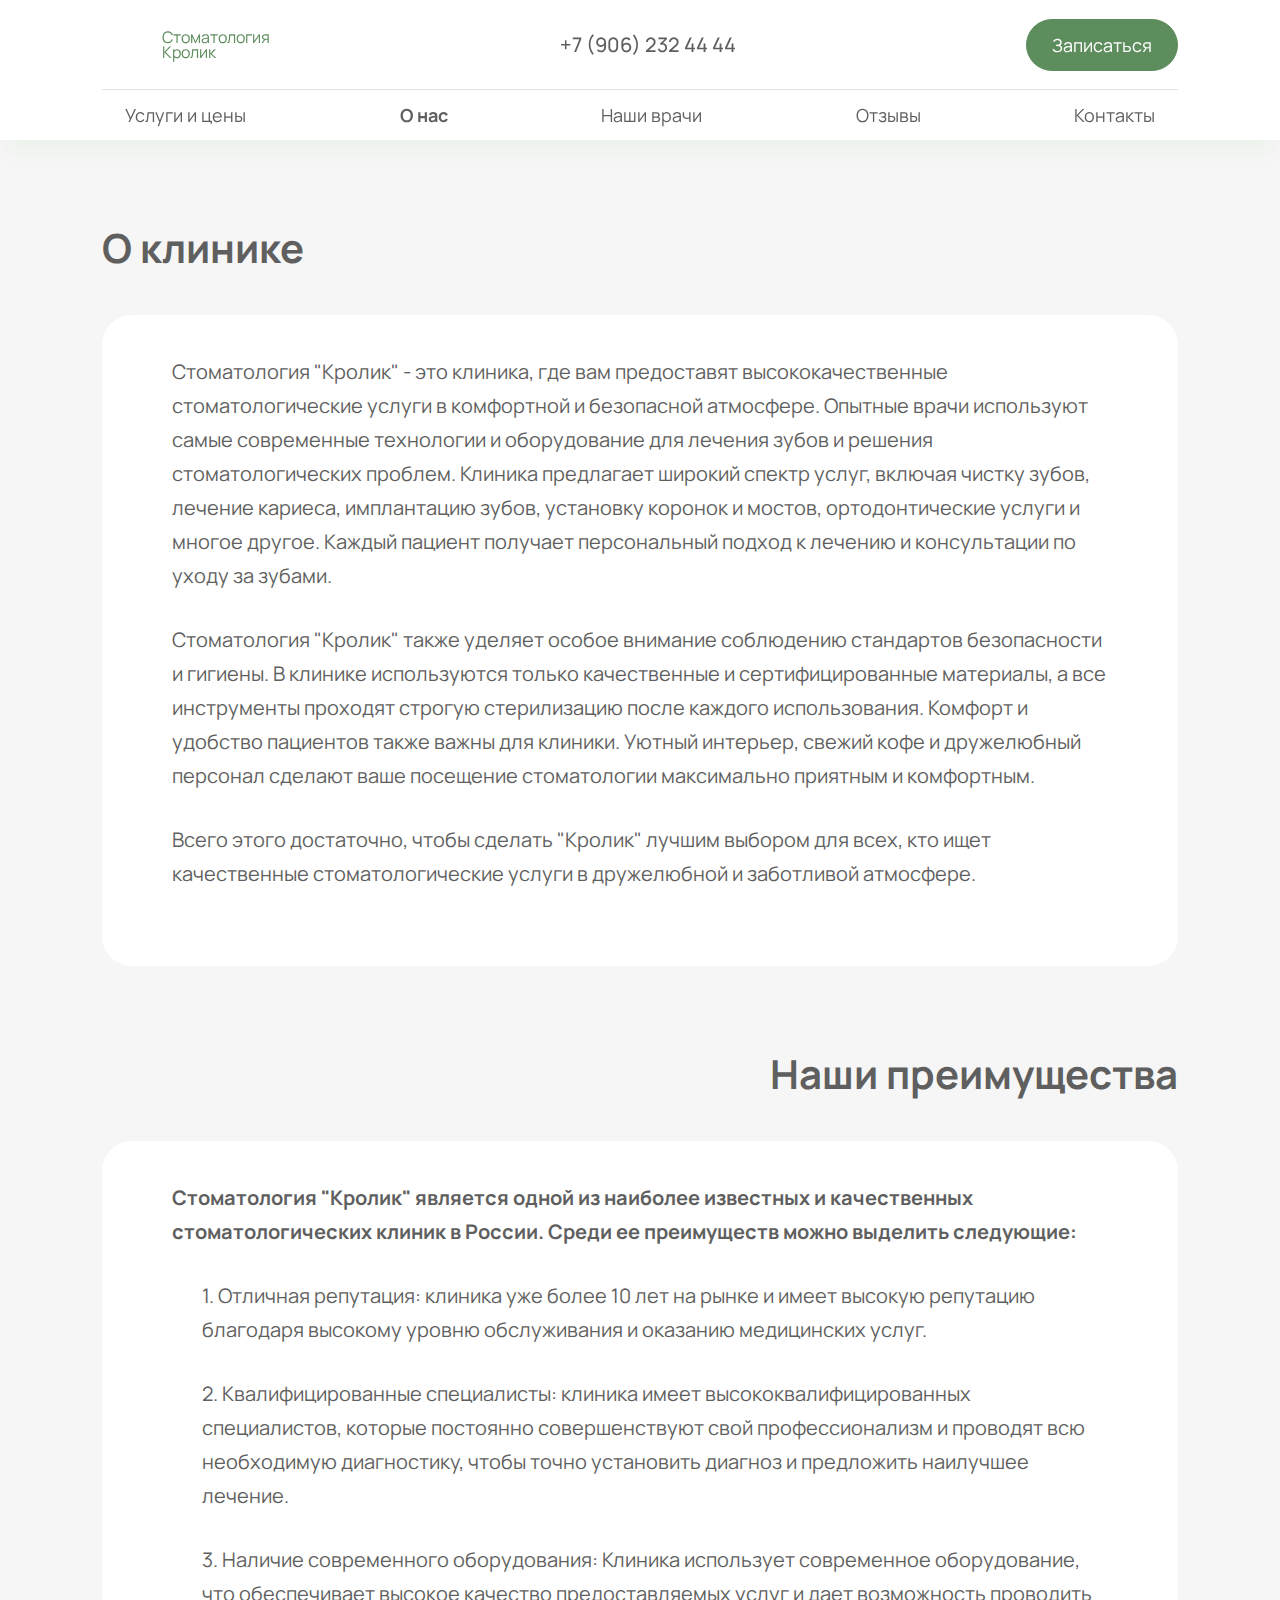
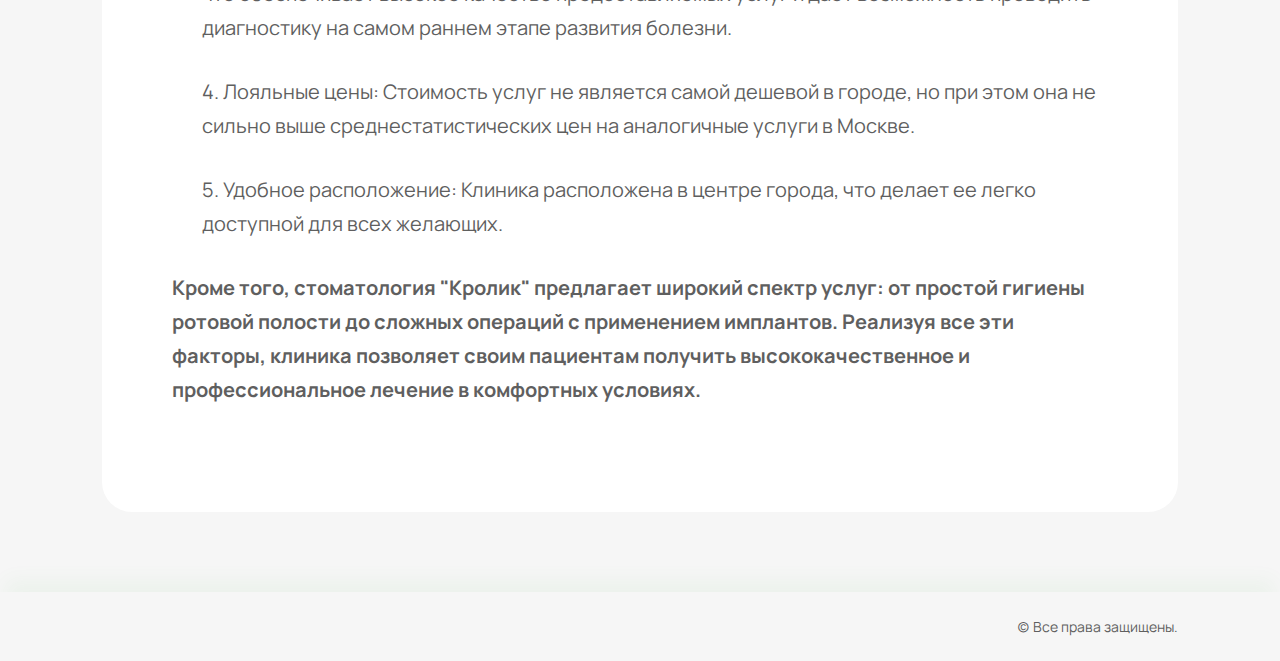
==== about.html @ 1b834fc0 "rabbit2" ====
<!DOCTYPE html>
<html lang="en">
<head>
    <meta charset="UTF-8">
    <meta http-equiv="X-UA-Compatible" content="IE=edge">
    <meta name="viewport" content="width=device-width, initial-scale=1.0">
    <link rel="preconnect" href="https://fonts.googleapis.com">
    <link rel="preconnect" href="https://fonts.gstatic.com" crossorigin>
    <link href="https://fonts.googleapis.com/css2?family=Cormorant+Garamond:wght@400;700&family=Manrope:wght@400;500;700&display=swap" rel="stylesheet">
    <link rel="stylesheet" href="style/about.css">
    <link rel="shortcut icon" href="img/logo.png" type="image/x-icon">
    <title>«Стоматология Кролик»</title>
</head>
<body>
    <div class="wrapper" id="header">
        <div class="wrapper-window" id="wrapper-window">
            <div class="wrapper-window__block">
                <form action="">
                    <h2 class="wrapper-window__title">Оставить заявку на звонок</h2>
                    <label><span>Имя</span><input type="text" class="input__name"></label>
                    <label><span>Телефон</span><input type="tel" class="input__number"></label>
                    <button class="wrapper-window__button" type="button">Оставить заявку</button>
                    <button class="wrapper-window__button__close" type="button" id="close"><img src="img/modal_close.png" alt=""></button>
                </form>
            </div>
        </div>
        <header class="header">
            <div class="container">
                <div class="menu-wrapper">
                    <a href="index.html" class="logo">
                        <img src="img/logo.png" alt="" width="45px">
                        <p>Стоматология <br> Кролик</p>
                    </a>
                    <a href="" class="menu-wrapper_num">+7 (906) 232 44 44</a>
                    <button class="menu-wrapper_button" type="button" id="open">Записаться</button>
                    <button class="menu-open" type="button">
                        <img src="img/menu_burger_open.svg" alt="Open menu">
                    </button>
                </div>
                <ul class="nav-menu">
                    <li class="nav-menu_item"><a href="prices.html">Услуги и цены</a></li>
                    <li class="nav-menu_item"><a href="about.html">О нас</a></li>
                    <li class="nav-menu_item"><a href="">Наши врачи</a></li>
                    <li class="nav-menu_item"><a href="">Отзывы</a></li>
                    <li class="nav-menu_item"><a href="#contact">Контакты</a></li>
                    <button class="menu-wrapper_button_burger" type="button" id="open">Записаться</button>
                    <button class="menu-close" type="button">
                        <img src="img/menu_burger_close.svg" alt="">
                    </button>
                </ul>
            </div>
        </header>
        <main class="main">
            <div class="container">
                <section class="about cont">
                    <h2 class="about__title">О клинике</h2>
                    <div class="about__info">
                        <p class="about__info__paragraph">Стоматология "Кролик" - это клиника, где вам предоставят высококачественные стоматологические услуги в комфортной и безопасной атмосфере. Опытные врачи используют самые современные технологии и оборудование для лечения зубов и решения стоматологических проблем. Клиника предлагает широкий спектр услуг, включая чистку зубов, лечение кариеса, имплантацию зубов, установку коронок и мостов, ортодонтические услуги и многое другое. Каждый пациент получает персональный подход к лечению и консультации по уходу за зубами.</p>
                        <p class="about__info__paragraph">Стоматология "Кролик" также уделяет особое внимание соблюдению стандартов безопасности и гигиены. В клинике используются только качественные и сертифицированные материалы, а все инструменты проходят строгую стерилизацию после каждого использования. Комфорт и удобство пациентов также важны для клиники. Уютный интерьер, свежий кофе и дружелюбный персонал сделают ваше посещение стоматологии максимально приятным и комфортным.</p>
                        <p class="about__info__paragraph">Всего этого достаточно, чтобы сделать "Кролик" лучшим выбором для всех, кто ищет качественные стоматологические услуги в дружелюбной и заботливой атмосфере.</p>
                    </div>
                </section>
                <section class="plus cont">
                    <h2 class="plus__title">Наши преимущества</h2>
                    <div class="plus__info">
                        <p class="plus__info__paragraph">Стоматология "Кролик" является одной из наиболее известных и качественных стоматологических клиник в России. Среди ее преимуществ можно выделить следующие:</p>
                        <ul class="plus__info__list">
                            <li class="info__list__item">1. Отличная репутация: клиника уже более 10 лет на рынке и имеет высокую репутацию благодаря высокому уровню обслуживания и оказанию медицинских услуг.</li>
                            <li class="info__list__item">2. Квалифицированные специалисты: клиника имеет высококвалифицированных специалистов, которые постоянно совершенствуют свой профессионализм и проводят всю необходимую диагностику, чтобы точно установить диагноз и предложить наилучшее лечение.</li>
                            <li class="info__list__item">3. Наличие современного оборудования: Клиника использует современное оборудование, что обеспечивает высокое качество предоставляемых услуг и дает возможность проводить диагностику на самом раннем этапе развития болезни.</li>
                            <li class="info__list__item">4. Лояльные цены: Стоимость услуг не является самой дешевой в городе, но при этом она не сильно выше среднестатистических цен на аналогичные услуги в Москве.</li>
                            <li class="info__list__item">5. Удобное расположение: Клиника расположена в центре города, что делает ее легко доступной для всех желающих.</li>
                        </ul>
                        <p class="plus__info__paragraph">Кроме того, стоматология "Кролик" предлагает широкий спектр услуг: от простой гигиены ротовой полости до сложных операций с применением имплантов. Реализуя все эти факторы, клиника позволяет своим пациентам получить высококачественное и профессиональное лечение в комфортных условиях.</p>
                    </div>
                </section>
            </div>
        </main>
        <footer class="footer">
            <div class="container">
                <div class="footer-row">
                    <div class="footer-row_root">(c) Все права защищены.</div>
                </div>
            </div>
        </footer>

    
    <script src="https://unpkg.com/scrollreveal"></script>
    <script src="script/script.js"></script>
</body>
</html>
---- style/about.css ----
*{
    margin: 0;
    padding: 0;
    box-sizing: border-box;
    list-style: none;
    text-decoration: none;
}

html{
    scroll-behavior: smooth;
}

:target{
    scroll-margin-top: 180px;
}





/* --- modal --- */
.wrapper-window {
    position: fixed;
    z-index: 2;
    background-color: rgba(0, 0, 0, 0.664);
    width: 100%;
    height: 100vh;
    display: none;
    transition: .2s;
}

.wrapper-window__active{
    display: block;
    display: flex;
    align-items: center;
    justify-content: center;
}

.wrapper-window__block {
    background-color: white;
    max-width: 450px;
    padding: 60px 40px 60px 40px;
    position: relative;
    border-radius: 5px;
    animation-name: animate;
    animation-duration: 1s
}

@keyframes animate {
    from {opacity:0}
    to {opacity:1}
  }

.wrapper-window__title {
    font-size: 30px;
    margin-bottom: 30px;
    line-height: 1.15;
}

.input__name,
.input__number{
    display: block;
    outline: none;
    padding: 15px 25px;
    box-shadow: 0px 10px 39px -17px rgba(34, 60, 80, 0.4);
    border-radius: 30px;
    border: 1px solid #e1e1e1;
    width: 100%;
    margin-bottom: 15px;
    font-size: 18px;
}

.wrapper-window__block span{
    margin: 0 0 5px 20px;
    display: block;
}

.wrapper-window__button {
    display: inline-block;
    color: white;
    font-size: 18px;
    background-color:rgb(93, 141, 93);
    border: none;
    padding: 13px 25px;
    border-radius: 30px;
    border: 1px solid rgb(93, 141, 93);
    transition: 0.2s;
    margin-top: 15px;
    cursor: pointer;
}

.wrapper-window__button:hover{
    background-color:rgb(203, 233, 203);
    color:rgb(93, 141, 93);
}

.wrapper-window__button__close{
    border: none;
    background: none;
    outline: none;
    cursor: pointer;
}

.wrapper-window__button__close img{
    width: 18px;
    height: 18px;
    transform: rotate(45deg);
    position: absolute;
    right: 20px;
    top: 15px;
}













body{
    background-color: rgb(246, 246, 246);
}

.cont{
    padding-bottom: 80px;
}

.wrapper,
button,
a{
    font-family:'Manrope';
    color: rgb(95, 95, 95);
    outline: none;
}

.wrapper{
    display: flex;
    flex-direction: column;
    min-height: 100vh;
}

.header {
    position: sticky;
    top: 0;
    z-index: 1;
    box-shadow: 0px 18px 19px -6px rgba(83, 187, 90, 0.06);
    background-color: white;
}

.container {
    max-width: 1076px;
    margin: 0 auto;
}

.menu-wrapper {
    display: flex;
    justify-content: space-between;
    height: 90px;
    align-items: center;
    border-bottom: 1px solid #e1e1e1;
}

.logo {
    display: flex;
    align-items: center;
}

.logo img{
    margin-right: 15px;
}

.logo p{
    font-size: 16px;
    color: rgb(93, 141, 93);
    line-height: 0.9;
}

.menu-wrapper_num {
    font-size: 20px;
    font-weight: 500;
}

.menu-wrapper_num:hover{
    color: rgb(93, 141, 93);
}

.menu-wrapper_button {
    color: white;
    font-size: 18px;
    background-color:rgb(93, 141, 93);
    border: none;
    padding: 13px 25px;
    border-radius: 30px;
    border: 1px solid rgb(93, 141, 93);
    transition: 0.2s;
    cursor: pointer;
}

.menu-wrapper_button:hover{
    background-color:rgb(203, 233, 203);
    color:rgb(93, 141, 93);
}

.menu-wrapper_button_burger{
    display: none;
}

.nav-menu {
    display: flex;
    justify-content: space-between;
    height: 50px;
    align-items: center;
    position: relative;
}

.nav-menu_item {
    font-size: 18px;
}

.nav-menu_item:nth-child(2){
    font-weight: bold;
}

.nav-menu_item a{
    padding: 10px 23px;

}

.nav-menu_item a:hover{
    color:rgb(93, 141, 93);
}

.menu-open{
    display: none;
}

.menu-close{
    border: none;
    background: none;
    outline: none;
    position: absolute;
    right: 100px;
    top: 50px;
    display: none;

}


/* --- footer --- */

.footer {
    margin-top: auto;
    box-shadow: 0px -18px 19px -6px rgba(83, 187, 90, 0.06);
}


.footer-row {
    padding: 25px 0;
    display: flex;
    align-items: center;
    justify-content: end;
}

.footer-row_root {
    font-size: 14px;
}



/* --- main --- */ 

.main {
    padding-top: 80px;
}

.about {
}

.about__title {
    font-size: 40px;
    font-weight: bold;
    margin-bottom: 40px;
}

.about__info {
    background: white;
    border-radius: 30px;
    padding: 40px 70px 75px 70px;
}

.about__info__paragraph {
    line-height: 34px;
    margin-bottom: 30px;
    font-size: 20px;
}

.about__info__paragraph:last-child{
    margin: 0;
}

.plus {
}
.plus__title {
    font-size: 40px;
    font-weight: bold;
    margin-bottom: 40px;
    text-align: right;
}

.plus__info {
    background: white;
    border-radius: 30px;
    padding: 40px 70px 75px 70px;
}

.plus__info__paragraph {
    font-weight: bold;
    font-size: 20px;
    line-height: 34px;
    margin-bottom: 30px;
}

.plus__info__paragraph :last-child{
    margin: 0;
}

.plus__info__list {
    margin-left: 30px;
}

.info__list__item {
    font-size: 20px;
    line-height: 34px;
    margin-bottom: 30px;
}


/* --- adaptive --- */

@media (max-width: 768px){
    .container{
        padding: 0 20px;
    }

    .menu-wrapper_button_burger{
        display: inline-block;
        color: white;
        font-size: 18px;
        background-color:rgb(93, 141, 93);
        border: none;
        padding: 13px 25px;
        border-radius: 30px;
        border: 1px solid rgb(93, 141, 93);
        transition: 0.2s;
        cursor: pointer;
    }

    .menu-wrapper_button_burger:active{
        background-color:rgb(203, 233, 203);
        color:rgb(93, 141, 93);
    }

    .menu-wrapper_num,
    .menu-wrapper_button{
        display: none;
    }

    .menu-wrapper{
        border: none;
    }

    .nav-menu{
        display: none;
    }

    .show-menu{
        display: block;
        position: absolute;
        top: 0;
        right: 0;
        background-color: #7474747e;
        backdrop-filter: blur(10px);
        width: 100%;
        height: 100vh;
        padding: 90px 20px 0 20px;
        z-index: 2;
    }

    .menu-open{
        display: block;
        border: none;
        background: none;
        outline: none;
        cursor: pointer;
    }
    .menu-close{
        display: block;
        cursor: pointer;
        transform: translate(75px, -15px);
    }

    .nav-menu_item{
        padding: 40px 0 10px 0;
        border-bottom: 1px solid #8b8b8b;
        text-align: center;
    }

    .nav-menu_item a{
        color: white;
    }

    .menu-wrapper_button_burger{
        width: 100%;
        margin-top: 40px;
    }
}

@media (max-width: 590px){
    .container{
        width: 100%;
    }

    .plus__info,
    .about__info{
        padding: 40px 35px 75px 35px;
    }
}


@media (max-width:450px){
    .about__title,
    .plus__title{
        font-size: 20px;
        text-align: center;
    }

    .plus__info__paragraph,
    .about__info__paragraph,
    .info__list__item{
        font-size: 14px;
        line-height: 26px;
    }
}
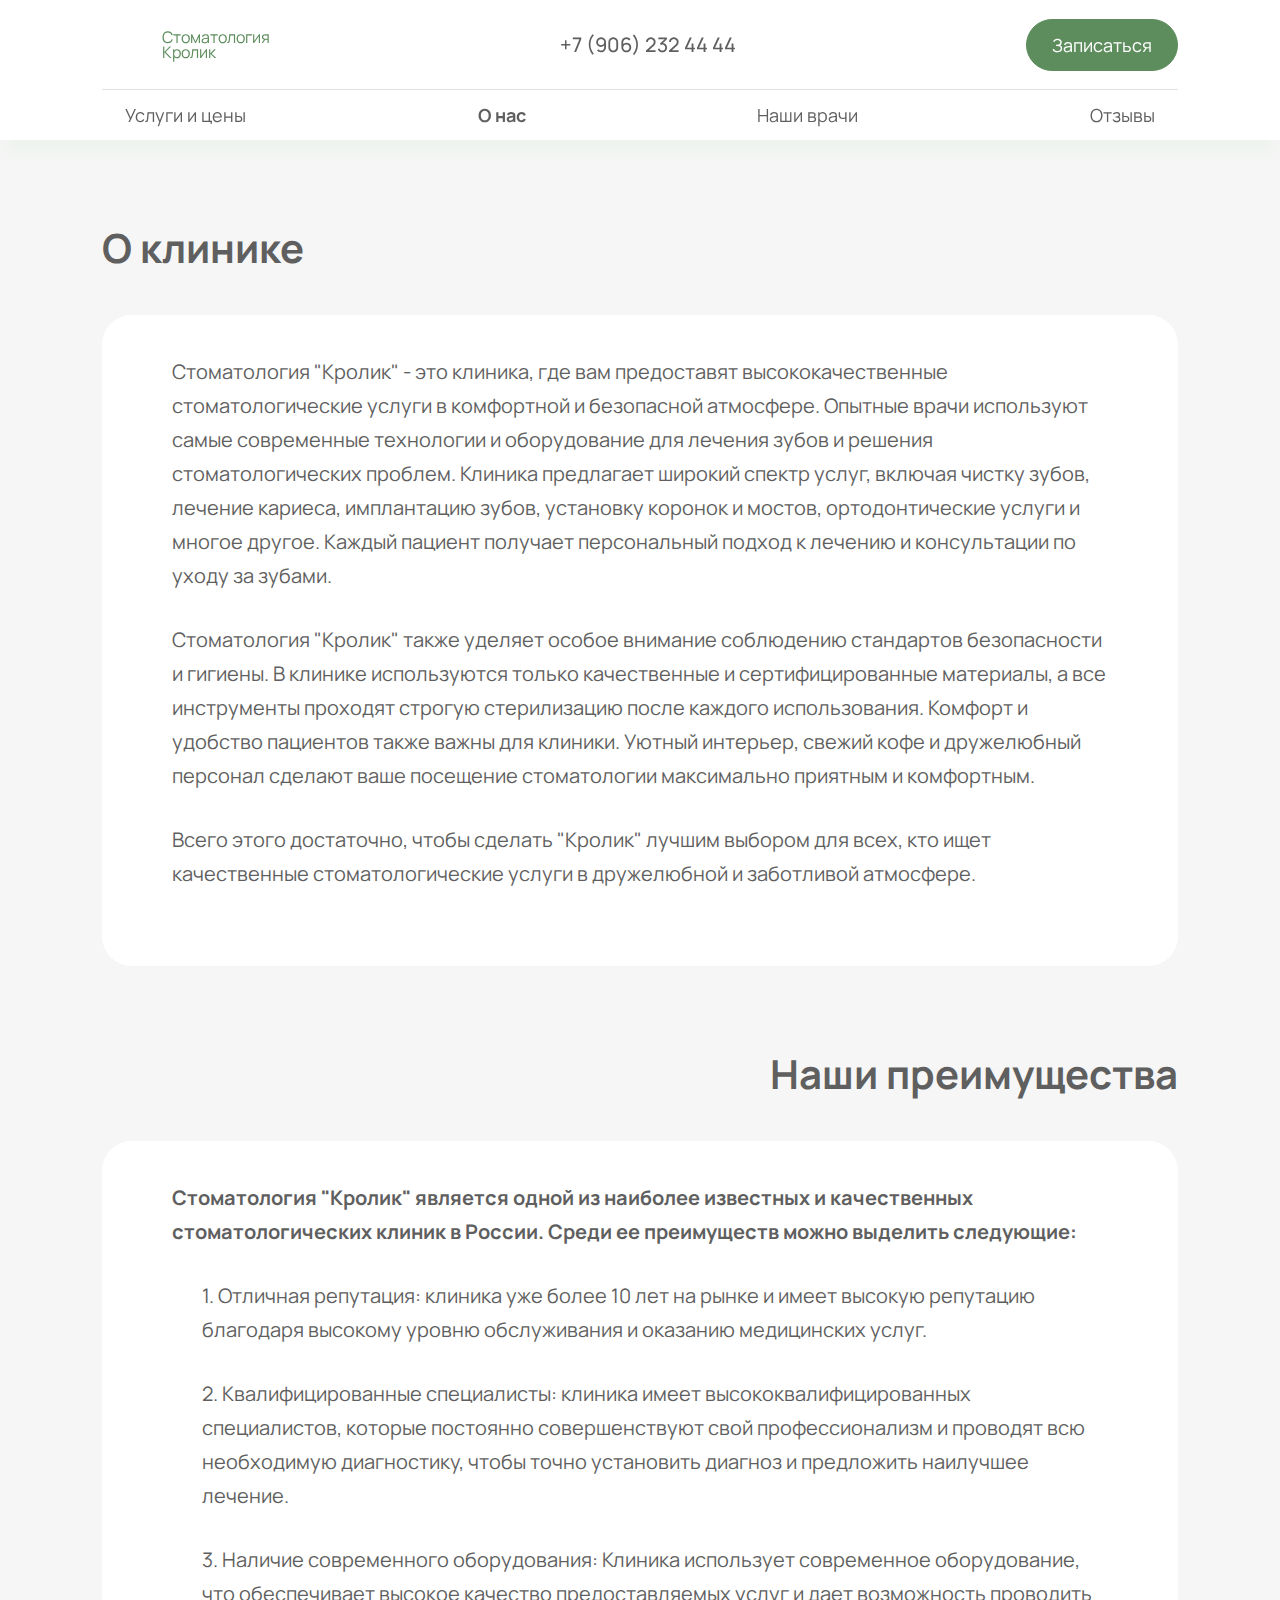
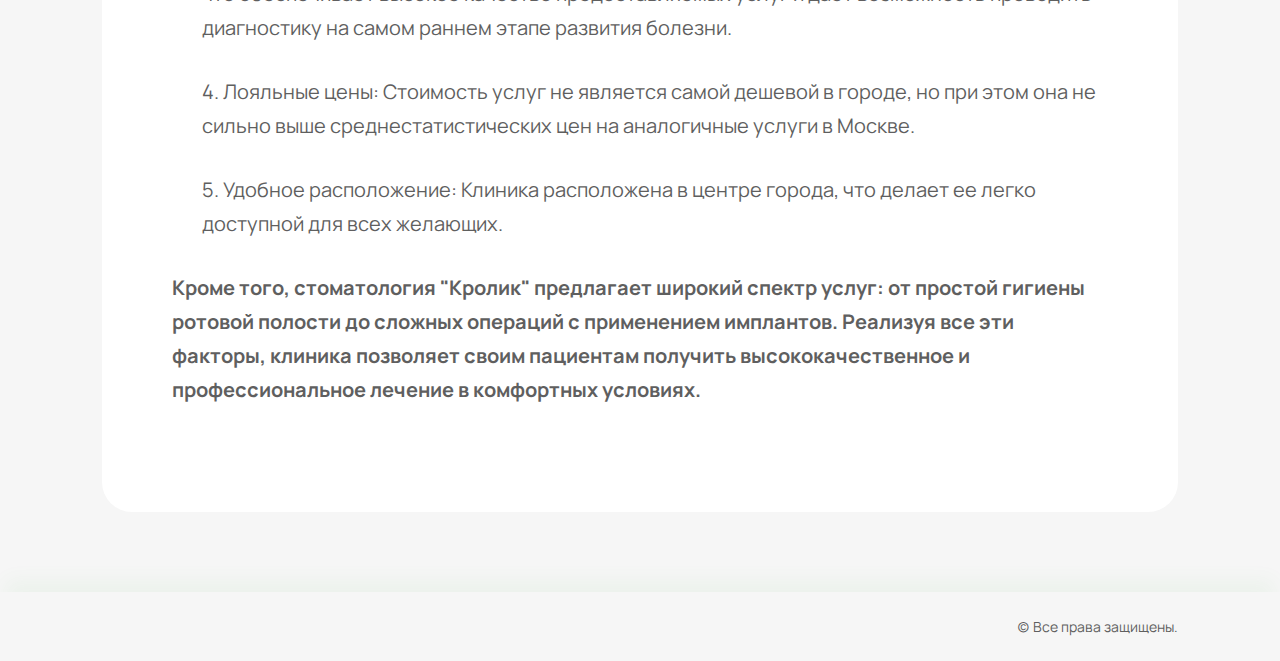
==== commit 62f2ffc3: "rabbit2" ====
--- a/about.html
+++ b/about.html
@@ -39,10 +39,9 @@
                 </div>
                 <ul class="nav-menu">
                     <li class="nav-menu_item"><a href="prices.html">Услуги и цены</a></li>
-                    <li class="nav-menu_item"><a href="about.html">О нас</a></li>
-                    <li class="nav-menu_item"><a href="">Наши врачи</a></li>
-                    <li class="nav-menu_item"><a href="">Отзывы</a></li>
-                    <li class="nav-menu_item"><a href="#contact">Контакты</a></li>
+                    <li class="nav-menu_item"><a href="">О нас</a></li>
+                    <li class="nav-menu_item"><a href="doctors.html">Наши врачи</a></li>
+                    <li class="nav-menu_item"><a href="reviews.html">Отзывы</a></li>
                     <button class="menu-wrapper_button_burger" type="button" id="open">Записаться</button>
                     <button class="menu-close" type="button">
                         <img src="img/menu_burger_close.svg" alt="">
--- a/style/about.css
+++ b/style/about.css
@@ -429,6 +429,24 @@
     .about__info{
         padding: 40px 35px 75px 35px;
     }
+
+    .wrapper-window__block{
+        width: 70%;
+    }
+
+    .wrapper-window__title{
+        font-size: 16px;
+    }
+
+    .wrapper-window__block span{
+        font-size: 12px;
+    }
+
+    .wrapper-window__button{
+        font-size: 12px;
+        text-align: center;
+        width: 100%;
+    }
 }
 
 
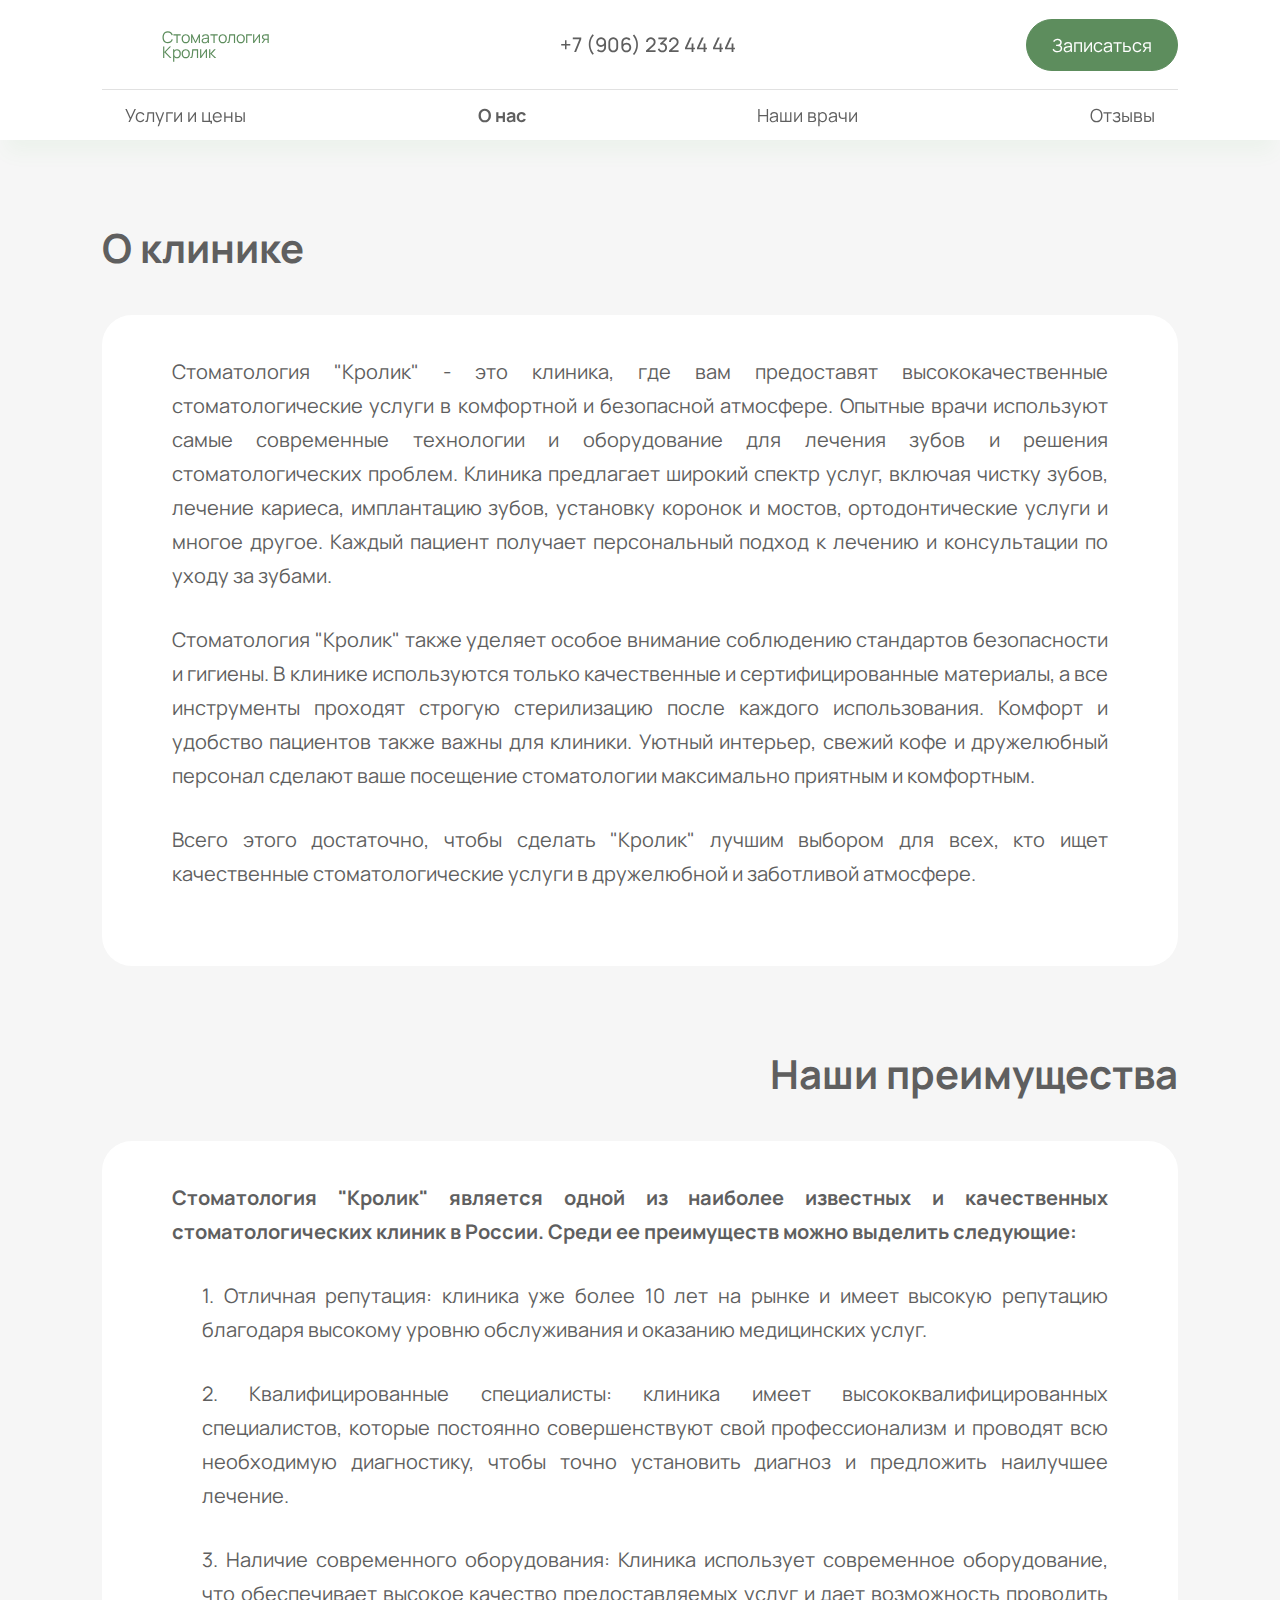
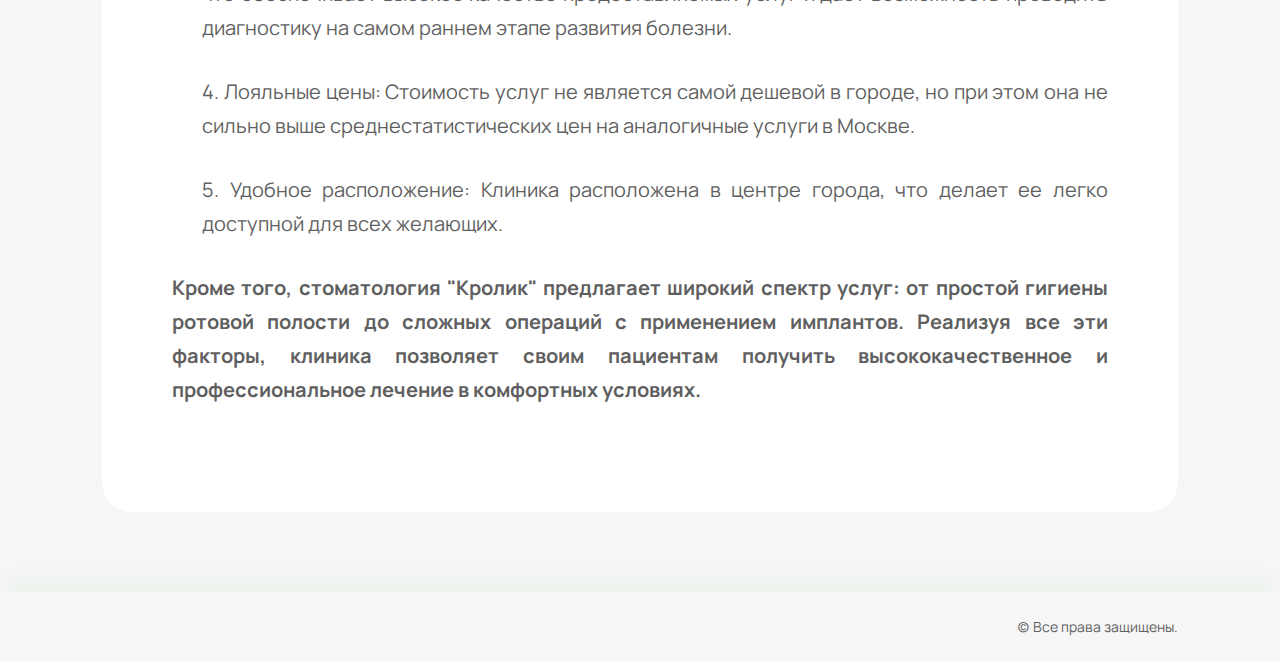
==== commit 3a85a3a3: "rabbit2" ====
--- a/about.html
+++ b/about.html
@@ -11,7 +11,7 @@
     <link rel="shortcut icon" href="img/logo.png" type="image/x-icon">
     <title>«Стоматология Кролик»</title>
 </head>
-<body>
+<body id="body">
     <div class="wrapper" id="header">
         <div class="wrapper-window" id="wrapper-window">
             <div class="wrapper-window__block">
--- a/style/about.css
+++ b/style/about.css
@@ -126,6 +126,10 @@
     background-color: rgb(246, 246, 246);
 }
 
+body.lock{
+    overflow: hidden;
+}
+
 .cont{
     padding-bottom: 80px;
 }
@@ -303,8 +307,7 @@
     margin: 0;
 }
 
-.plus {
-}
+
 .plus__title {
     font-size: 40px;
     font-weight: bold;
@@ -339,13 +342,21 @@
     margin-bottom: 30px;
 }
 
+.about__info,
+.plus__info{
+    text-align: justify;
+}
+
 
 /* --- adaptive --- */
 
-@media (max-width: 768px){
+@media (max-width: 1024px){
     .container{
         padding: 0 20px;
     }
+}
+
+@media (max-width: 768px){
 
     .menu-wrapper_button_burger{
         display: inline-block;
@@ -431,7 +442,7 @@
     }
 
     .wrapper-window__block{
-        width: 70%;
+        width: 90%;
     }
 
     .wrapper-window__title{
